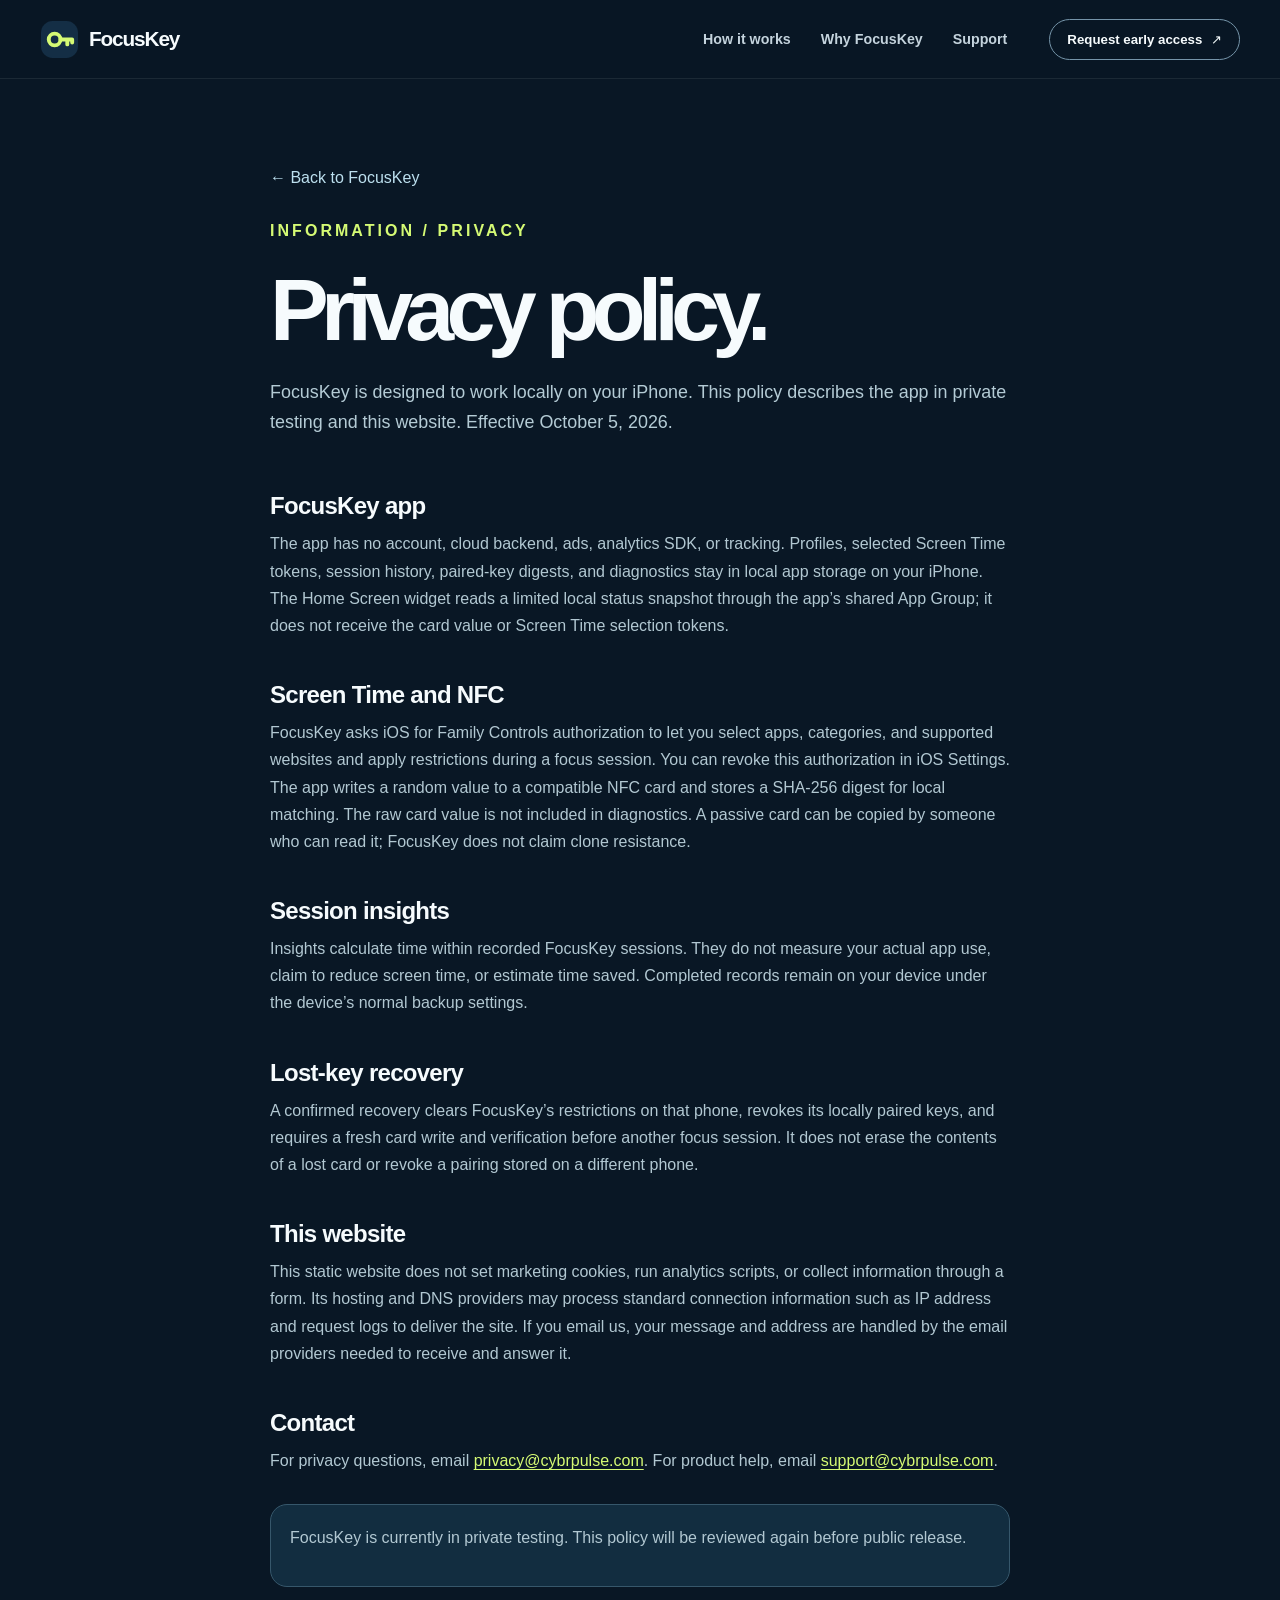
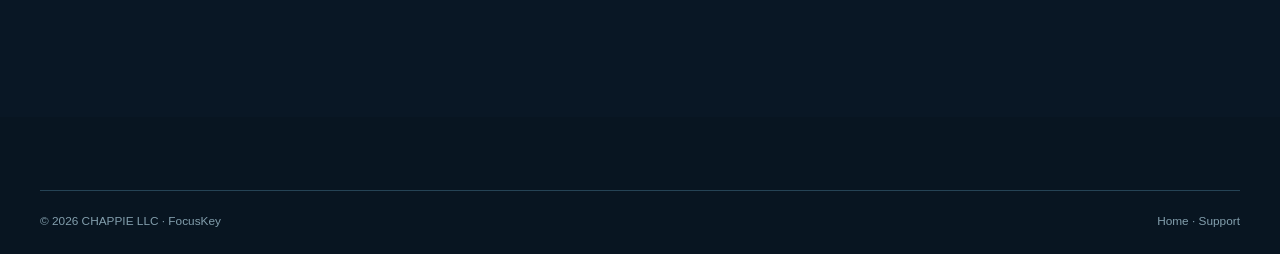
==== privacy.html @ 5d729cf5 "Launch FocusKey public website" ====
<!doctype html>
<html lang="en"><head><meta charset="utf-8"><meta name="viewport" content="width=device-width, initial-scale=1"><meta name="theme-color" content="#091725"><meta name="description" content="How FocusKey handles app data and website visits."><link rel="icon" href="favicon.svg" type="image/svg+xml"><link rel="stylesheet" href="styles.css"><title>Privacy · FocusKey</title></head>
<body class="legal-body"><a class="skip-link" href="#main">Skip to content</a><header class="site-header"><div class="shell nav-row"><a class="brand" href="./"><svg class="brand-icon" viewBox="0 0 40 40" fill="none" aria-hidden="true"><rect x="1" y="1" width="38" height="38" rx="12" fill="#142e45"/><circle cx="15" cy="20" r="6" stroke="#d5fa74" stroke-width="4"/><path d="M21 20h12m-5 0v5m5-5v3" stroke="#d5fa74" stroke-width="4" stroke-linecap="round"/></svg><span>FocusKey</span></a><nav class="main-nav" aria-label="Main navigation"><a href="./#how-it-works">How it works</a><a href="./#why-focuskey">Why FocusKey</a><a href="support.html">Support</a></nav><a class="nav-cta" href="mailto:support@cybrpulse.com?subject=FocusKey%20early%20access">Request early access <span aria-hidden="true">↗</span></a></div></header>
<main id="main" class="legal-wrap"><a class="back-link" href="./">← Back to FocusKey</a><p class="kicker">INFORMATION / PRIVACY</p><h1>Privacy policy.</h1><p class="legal-intro">FocusKey is designed to work locally on your iPhone. This policy describes the app in private testing and this website. Effective October 5, 2026.</p>
<h2>FocusKey app</h2><p>The app has no account, cloud backend, ads, analytics SDK, or tracking. Profiles, selected Screen Time tokens, session history, paired-key digests, and diagnostics stay in local app storage on your iPhone. The Home Screen widget reads a limited local status snapshot through the app’s shared App Group; it does not receive the card value or Screen Time selection tokens.</p>
<h2>Screen Time and NFC</h2><p>FocusKey asks iOS for Family Controls authorization to let you select apps, categories, and supported websites and apply restrictions during a focus session. You can revoke this authorization in iOS Settings. The app writes a random value to a compatible NFC card and stores a SHA-256 digest for local matching. The raw card value is not included in diagnostics. A passive card can be copied by someone who can read it; FocusKey does not claim clone resistance.</p>
<h2>Session insights</h2><p>Insights calculate time within recorded FocusKey sessions. They do not measure your actual app use, claim to reduce screen time, or estimate time saved. Completed records remain on your device under the device’s normal backup settings.</p>
<h2>Lost-key recovery</h2><p>A confirmed recovery clears FocusKey’s restrictions on that phone, revokes its locally paired keys, and requires a fresh card write and verification before another focus session. It does not erase the contents of a lost card or revoke a pairing stored on a different phone.</p>
<h2>This website</h2><p>This static website does not set marketing cookies, run analytics scripts, or collect information through a form. Its hosting and DNS providers may process standard connection information such as IP address and request logs to deliver the site. If you email us, your message and address are handled by the email providers needed to receive and answer it.</p>
<h2>Contact</h2><p>For privacy questions, email <a href="mailto:privacy@cybrpulse.com?subject=FocusKey%20privacy">privacy@cybrpulse.com</a>. For product help, email <a href="mailto:support@cybrpulse.com?subject=FocusKey%20support">support@cybrpulse.com</a>.</p>
<div class="legal-note"><p>FocusKey is currently in private testing. This policy will be reviewed again before public release.</p></div></main>
<footer class="site-footer"><div class="shell footer-bottom"><span>© 2026 CHAPPIE LLC · FocusKey</span><span><a href="./">Home</a> · <a href="support.html">Support</a></span></div></footer></body></html>
---- styles.css ----
:root {
  color-scheme:dark;
  --navy:#091725;
  --navy-2:#102c40;
  --navy-3:#17374e;
  --ink:#112a3a;
  --lime:#d5fa74;
  --blue:#5ba7ff;
  --cream:#f5f8f5;
  --muted:#a8bfcb;
  --line:rgba(197,224,231,.17);
  font-family:-apple-system,BlinkMacSystemFont,"Segoe UI",Inter,Arial,sans-serif;
  font-synthesis:none
}
* {
  box-sizing:border-box
}
html {
  scroll-behavior:smooth
}
body {
  margin:0;
  background:var(--navy);
  color:#f6fbfd;
  -webkit-font-smoothing:antialiased
}
a {
  color:inherit;
  text-decoration:none
}
button,a,summary {
  touch-action:manipulation
}
a:focus-visible,summary:focus-visible {
  outline:3px solid var(--lime);
  outline-offset:5px
}
::selection {
  background:var(--lime);
  color:var(--navy)
}
.shell {
  width:min(1200px,calc(100% - 64px));
  margin-inline:auto
}
.skip-link {
  position:absolute;
  left:16px;
  top:-80px;
  background:var(--lime);
  color:var(--navy);
  padding:12px 18px;
  z-index:100
}
.skip-link:focus {
  top:16px
}
.site-header {
  position:sticky;
  top:0;
  z-index:20;
  border-bottom:1px solid rgba(255,255,255,.08);
  background:rgba(9,23,37,.83);
  backdrop-filter:blur(18px);
  -webkit-backdrop-filter:blur(18px)
}
.nav-row {
  height:78px;
  display:flex;
  align-items:center;
  gap:32px
}
.brand {
  display:inline-flex;
  align-items:center;
  gap:10px;
  font-size:1.3rem;
  font-weight:760;
  letter-spacing:-.055em;
  white-space:nowrap
}
.brand-icon {
  width:39px;
  height:39px;
  flex:none
}
.main-nav {
  display:flex;
  align-items:center;
  gap:30px;
  margin-left:auto;
  color:#c4d3dd;
  font-size:.89rem;
  font-weight:550
}
.main-nav a:hover,.footer-links a:hover {
  color:var(--lime)
}
.nav-cta {
  margin-left:10px;
  border:1px solid #7594a9;
  border-radius:100px;
  padding:12px 17px;
  font-size:.83rem;
  font-weight:730;
  white-space:nowrap;
  transition:.2s
}
.nav-cta:hover {
  background:var(--lime);
  border-color:var(--lime);
  color:var(--navy)
}
.nav-cta span {
  margin-left:5px
}
.hero {
  min-height:760px;
  display:grid;
  grid-template-columns:1.04fr .96fr;
  align-items:center;
  gap:34px;
  padding-block:92px 92px
}
.hero-copy {
  position:relative;
  z-index:2
}
.eyebrow,.kicker {
  font-size:.75rem;
  letter-spacing:.19em;
  font-weight:800
}
.eyebrow {
  display:inline-flex;
  align-items:center;
  gap:10px;
  padding:9px 14px;
  border:1px solid #2f5265;
  border-radius:100px;
  color:#d5e5ea;
  letter-spacing:.08em;
  font-weight:680
}
.live-dot {
  display:inline-block;
  width:8px;
  height:8px;
  background:var(--lime);
  border-radius:50%;
  box-shadow:0 0 0 5px rgba(213,250,116,.14)
}
h1,h2,h3,p,blockquote {
  margin-top:0
}
h1 {
  font-size:clamp(4.2rem,5.4vw,5.4rem);
  line-height:.99;
  letter-spacing:-.088em;
  font-weight:790;
  margin:31px 0 31px
}
h1 em,.difference-intro h2 em,.insight-copy h2 em,.closing-grid h2 em {
  font-style:normal;
  color:var(--lime)
}
.hero-lede {
  font-size:1.19rem;
  line-height:1.65;
  color:#bed0db;
  max-width:560px;
  margin-bottom:29px
}
.hero-actions {
  display:flex;
  align-items:center;
  gap:30px;
  flex-wrap:wrap
}
.button {
  display:inline-flex;
  align-items:center;
  justify-content:center;
  gap:28px;
  border-radius:100px;
  padding:17px 23px;
  font-weight:770;
  font-size:.94rem;
  transition:transform .2s,background .2s,box-shadow .2s;
  min-height:55px
}
.button:hover {
  transform:translateY(-3px)
}
.button-primary {
  background:var(--lime);
  color:var(--navy);
  box-shadow:0 12px 38px rgba(213,250,116,.14)
}
.button-primary:hover {
  background:#e5ff9d;
  box-shadow:0 16px 48px rgba(213,250,116,.2)
}
.text-link,.light-link {
  font-size:.94rem;
  font-weight:720;
  border-bottom:1px solid currentColor;
  padding-bottom:5px
}
.text-link:hover {
  color:var(--lime)
}
.text-link span,.light-link span {
  margin-left:8px
}
.hero-proof {
  margin-top:38px;
  padding-top:18px;
  border-top:1px solid var(--line);
  display:flex;
  gap:16px;
  flex-wrap:wrap;
  color:#9db8c7;
  font-size:.78rem
}
.hero-proof span:not(:last-child):after {
  content:"•";
  margin-left:16px;
  color:var(--lime)
}
.hero-art {
  height:632px;
  position:relative;
  display:grid;
  place-items:center;
  isolation:isolate;
  background:radial-gradient(circle at 53% 52%,rgba(28,100,139,.35),transparent 62%)
}
.hero-art:before {
  content:"";
  position:absolute;
  inset:7% 2%;
  background-image:linear-gradient(rgba(93,157,186,.1) 1px,transparent 1px),linear-gradient(90deg,rgba(93,157,186,.1) 1px,transparent 1px);
  background-size:42px 42px;
  mask-image:radial-gradient(circle,black,transparent 74%);
  z-index:-2
}
.orbit {
  position:absolute;
  border:1px solid rgba(91,167,255,.22);
  border-radius:50%;
  z-index:-1
}
.orbit-one {
  width:580px;
  height:580px
}
.orbit-two {
  width:460px;
  height:460px;
  border-style:dashed;
  transform:rotate(28deg)
}
.phone-frame {
  width:286px;
  height:573px;
  border:8px solid #06111c;
  border-radius:42px;
  box-shadow:0 30px 75px rgba(0,0,0,.55),inset 0 0 0 2px #6186a2;
  transform:rotate(6deg) translate(32px,-7px);
  background:#06111c;
  position:relative
}
.phone-frame:before {
  content:"";
  position:absolute;
  top:8px;
  left:88px;
  width:94px;
  height:19px;
  border-radius:0 0 16px 16px;
  background:#06111c;
  z-index:2
}
.phone-screen {
  height:100%;
  border-radius:33px;
  overflow:hidden;
  background:linear-gradient(155deg,#0e2c43,#071b2a 58%,#0a2030);
  padding:25px 18px 15px;
  display:flex;
  flex-direction:column
}
.phone-status {
  display:flex;
  justify-content:space-between;
  font-size:.67rem;
  font-weight:750;
  opacity:.8
}
.phone-head {
  margin-top:41px;
  display:flex;
  align-items:center;
  gap:8px;
  font-size:.65rem;
  font-weight:800;
  letter-spacing:.19em;
  color:#cae2ee
}
.phone-logo {
  color:var(--lime);
  font-size:1.15rem
}
.phone-greeting {
  font-size:1.85rem;
  line-height:1.06;
  letter-spacing:-.055em;
  margin:21px 0 24px;
  color:#b7d0dd
}
.phone-greeting strong {
  color:#fff
}
.session-card {
  padding:17px 16px;
  border:1px solid #44728c;
  border-radius:22px;
  background:linear-gradient(145deg,#1b4964,#12364e 65%,#143146);
  box-shadow:0 20px 32px rgba(0,0,0,.18)
}
.session-top,.session-footer {
  display:flex;
  justify-content:space-between;
  align-items:center
}
.session-label {
  color:var(--lime);
  font-size:.62rem;
  letter-spacing:.16em;
  font-weight:850
}
.session-spark {
  color:var(--lime);
  font-size:1.1rem
}
.session-time {
  font-variant-numeric:tabular-nums;
  font-size:2.45rem;
  letter-spacing:-.05em;
  font-weight:720;
  margin:17px 0 3px
}
.session-sub,.session-footer {
  font-size:.65rem;
  color:#c7dce4
}
.session-track {
  height:5px;
  background:#406980;
  border-radius:5px;
  margin:19px 0 13px
}
.session-track span {
  display:block;
  width:65%;
  height:100%;
  background:var(--lime);
  border-radius:5px
}
.session-footer span:last-child {
  font-size:1.1rem;
  color:var(--lime)
}
.phone-note {
  display:flex;
  align-items:center;
  gap:8px;
  margin-top:22px;
  font-size:.66rem;
  color:#bdd2dd
}
.note-dot {
  width:7px;
  height:7px;
  border-radius:50%;
  background:var(--blue)
}
.phone-tab {
  margin-top:auto;
  border-top:1px solid #38576c;
  display:flex;
  justify-content:space-around;
  padding-top:13px;
  color:#8baabb;
  font-size:1.15rem
}
.phone-tab span:first-child {
  color:var(--lime)
}
.phone-tab small {
  display:block;
  font-size:.5rem;
  letter-spacing:.02em;
  text-align:center;
  margin-top:2px
}
.key-card {
  width:179px;
  height:179px;
  position:absolute;
  left:2%;
  bottom:57px;
  border:1px solid #47738d;
  border-radius:25px;
  background:linear-gradient(135deg,#10324d,#071827);
  box-shadow:0 30px 50px rgba(0,0,0,.5),inset 0 1px 0 rgba(255,255,255,.12);
  transform:rotate(-12deg);
  padding:17px
}
.key-card-top {
  display:flex;
  justify-content:space-between;
  font-size:.62rem;
  letter-spacing:.14em;
  color:#b3d4e7;
  font-weight:750
}
.key-card svg {
  display:block;
  width:110px;
  height:110px;
  margin:3px auto -3px
}
.key-card-label {
  font-size:.54rem;
  letter-spacing:.14em;
  color:#97bbcf;
  font-weight:800
}
.art-caption {
  position:absolute;
  right:10px;
  bottom:19px;
  color:#7f9db0;
  font-size:.69rem
}
.marquee-band {
  border-top:1px solid #25465b;
  border-bottom:1px solid #25465b;
  background:#10283b
}
.marquee-inner {
  min-height:71px;
  display:flex;
  align-items:center;
  justify-content:space-between;
  gap:15px;
  font-size:.68rem;
  font-weight:780;
  letter-spacing:.15em;
  color:#c9d9e1
}
.marquee-inner b {
  color:var(--lime);
  font-size:1rem
}
.section {
  padding-block:126px
}
.kicker {
  color:#79bee8;
  margin-bottom:22px
}
.section-heading {
  display:grid;
  grid-template-columns:1fr 330px;
  align-items:end;
  column-gap:80px;
  margin-bottom:55px
}
.section-heading .kicker {
  grid-column:1/-1
}
.section-heading h2,.difference-intro h2,.insight-copy h2,.faq-intro h2,.closing-grid h2 {
  font-size:clamp(3.1rem,5vw,5.3rem);
  letter-spacing:-.075em;
  line-height:1.03;
  font-weight:770;
  margin:0
}
.section-heading h2 span,.faq-intro h2 span {
  color:#9bb7c7
}
.section-heading>p:last-child {
  color:#a9c0ce;
  font-size:1.03rem;
  line-height:1.65;
  margin:0 0 5px
}
.steps-grid {
  display:grid;
  grid-template-columns:repeat(3,1fr);
  gap:17px
}
.step-card {
  border:1px solid #2c4b5e;
  border-radius:27px;
  padding:23px;
  background:linear-gradient(150deg,#16364d,#112a3e);
  min-height:465px
}
.step-number {
  display:flex;
  justify-content:space-between;
  font-size:.7rem;
  font-weight:850;
  color:var(--lime);
  letter-spacing:.12em
}
.step-number span {
  font-size:1.3rem
}
.step-visual {
  height:189px;
  margin:25px 0 29px;
  border-radius:19px;
  overflow:hidden;
  background:#0b2233
}
.visual-select {
  padding:27px 19px
}
.mini-row {
  display:flex;
  align-items:center;
  gap:11px;
  padding:9px 10px;
  margin-bottom:8px;
  border-radius:9px;
  background:#193a51;
  color:#d6e8ee;
  font-size:.72rem;
  font-weight:650
}
.mini-row:first-child {
  outline:1px solid #6eb1de
}
.mini-row span:nth-child(2) {
  flex:1
}
.mini-square {
  width:22px;
  height:22px;
  border-radius:6px
}
.mini-square.blue {
  background:#347fd8
}
.mini-square.lime {
  background:#aad955
}
.mini-square.muted {
  background:#567188
}
.mini-check {
  color:var(--lime)
}
.visual-card {
  display:grid;
  place-items:center;
  position:relative;
  background:radial-gradient(circle,#234a5e,#0b2233 70%)
}
.tap-card {
  width:142px;
  height:112px;
  border:1px solid #6f9db7;
  border-radius:16px;
  background:linear-gradient(130deg,#173c56,#092236);
  transform:rotate(-12deg);
  box-shadow:0 17px 25px rgba(0,0,0,.28);
  display:flex;
  align-items:center;
  justify-content:center;
  flex-direction:column;
  gap:4px;
  color:var(--lime)
}
.tap-rings {
  font-size:2rem;
  font-weight:760
}
.tap-card span:last-child {
  font-size:.55rem;
  letter-spacing:.2em;
  font-weight:850
}
.tap-wave {
  width:210px;
  height:210px;
  border:1px solid #3d738d;
  border-radius:50%;
  position:absolute;
  z-index:-1
}
.visual-chart {
  padding:25px 22px
}
.chart-head,.panel-top {
  display:flex;
  justify-content:space-between;
  font-size:.57rem;
  letter-spacing:.14em;
  font-weight:800;
  color:#9bbccf
}
.tiny-bars {
  height:96px;
  display:flex;
  align-items:end;
  gap:8px;
  margin-top:14px
}
.tiny-bars i {
  flex:1;
  height:var(--h);
  background:linear-gradient(var(--lime),#8ccca0);
  border-radius:5px 5px 0 0
}
.tiny-bars i:nth-child(even) {
  background:linear-gradient(#83bffe,#3f83c8)
}
.chart-caption {
  font-size:.57rem;
  color:#8daabb;
  margin-top:10px
}
.step-card h3 {
  font-size:1.39rem;
  letter-spacing:-.035em;
  margin:0 0 9px
}
.step-card>p {
  font-size:.9rem;
  line-height:1.65;
  color:#aec4cf;
  margin:0
}
.difference-section {
  background:var(--cream);
  color:var(--ink);
  padding-block:126px
}
.difference-grid {
  display:grid;
  grid-template-columns:.92fr 1.08fr;
  gap:100px
}
.difference-intro .kicker {
  color:#2e719e
}
.difference-intro h2 em {
  color:#3b7e35
}
.difference-intro>p:not(.kicker) {
  font-size:1.1rem;
  color:#496778;
  line-height:1.67;
  max-width:450px;
  margin-top:25px
}
.light-link {
  display:inline-block;
  margin-top:14px;
  color:#1b5578
}
.difference-list {
  border-top:1px solid #bed1d9
}
.difference-list article {
  display:grid;
  grid-template-columns:54px 1fr 25px;
  gap:18px;
  padding:27px 0;
  border-bottom:1px solid #bed1d9
}
.feature-icon {
  width:48px;
  height:48px;
  border-radius:15px;
  background:#dcebf2;
  display:grid;
  place-items:center;
  color:#1a6ba5;
  font-size:1.7rem
}
.difference-list h3 {
  font-size:1.17rem;
  letter-spacing:-.03em;
  margin:0 0 6px
}
.difference-list p {
  margin:0;
  color:#597383;
  line-height:1.55;
  font-size:.92rem
}
.feature-index {
  font-size:.7rem;
  font-weight:800;
  color:#7494a4
}
.insight-section {
  display:grid;
  grid-template-columns:.85fr 1.15fr;
  align-items:center;
  gap:100px
}
.insight-copy h2 em {
  color:var(--lime)
}
.insight-copy>p:not(.kicker) {
  font-size:1.1rem;
  line-height:1.65;
  color:#afc5d0;
  margin:28px 0
}
.insight-tags {
  display:flex;
  flex-wrap:wrap;
  gap:9px
}
.insight-tags span {
  padding:9px 12px;
  border:1px solid #3d6276;
  border-radius:100px;
  color:#c7dbe2;
  font-size:.73rem;
  font-weight:620
}
.insight-panel {
  border:1px solid #44677b;
  border-radius:30px;
  padding:35px;
  background:linear-gradient(145deg,#1c435b,#112c40);
  box-shadow:0 25px 65px rgba(0,0,0,.2)
}
.panel-top {
  font-size:.65rem
}
.panel-top span:last-child {
  color:var(--lime)
}
.panel-metric {
  font-size:5.2rem;
  font-weight:750;
  letter-spacing:-.085em;
  margin-top:25px;
  line-height:1
}
.panel-metric span {
  color:var(--lime)
}
.panel-caption {
  font-size:.86rem;
  color:#a9c3d0;
  margin-top:7px
}
.large-bars {
  height:190px;
  display:flex;
  align-items:end;
  gap:19px;
  margin:27px 0 0;
  padding-bottom:25px;
  border-bottom:1px solid #45677a
}
.large-bars div {
  height:100%;
  flex:1;
  display:flex;
  flex-direction:column;
  justify-content:end;
  align-items:center;
  gap:12px
}
.large-bars i {
  display:block;
  width:100%;
  height:var(--h);
  border-radius:7px 7px 0 0;
  background:linear-gradient(180deg,#d5fa74,#7fbba4)
}
.large-bars div:nth-child(even) i {
  background:linear-gradient(180deg,#83bfff,#3b7bb0)
}
.large-bars small {
  font-size:.67rem;
  color:#bad0d8
}
.panel-bottom {
  display:flex;
  justify-content:space-between;
  color:#b3c9d3;
  font-size:.73rem;
  margin-top:17px
}
.panel-bottom span:last-child {
  color:var(--lime);
  font-size:1rem
}
.quote-section {
  padding-block:115px;
  text-align:center;
  background:#102a3d;
  border-block:1px solid #28485c
}
.quote-section blockquote {
  font-size:clamp(2.2rem,4vw,4.5rem);
  line-height:1.17;
  letter-spacing:-.06em;
  font-weight:660;
  max-width:950px;
  margin:0 auto 20px
}
.quote-section .kicker {
  color:var(--lime)
}
.quote-note {
  color:#a9c3ce
}
.faq-section {
  display:grid;
  grid-template-columns:.83fr 1.17fr;
  gap:95px
}
.faq-list {
  border-top:1px solid #365264
}
.faq-list details {
  border-bottom:1px solid #365264;
  padding:21px 0
}
.faq-list summary {
  cursor:pointer;
  list-style:none;
  font-weight:670;
  letter-spacing:-.01em;
  display:flex;
  justify-content:space-between;
  gap:12px;
  font-size:1.02rem
}
.faq-list summary::-webkit-details-marker {
  display:none
}
.faq-list summary span {
  color:var(--lime);
  font-size:1.4rem;
  font-weight:400;
  line-height:.8;
  transition:transform .2s
}
.faq-list details[open] summary span {
  transform:rotate(45deg)
}
.faq-list p {
  margin:17px 45px 0 0;
  color:#acc4d0;
  line-height:1.65;
  font-size:.93rem
}
.closing-section {
  background:var(--lime);
  color:var(--ink);
  overflow:hidden
}
.closing-grid {
  min-height:500px;
  display:grid;
  grid-template-columns:1fr .7fr;
  align-items:center;
  gap:40px
}
.closing-grid .kicker {
  color:#356d35
}
.closing-grid h2 em {
  color:#3b7944
}
.closing-grid p:not(.kicker) {
  font-size:1.08rem;
  line-height:1.6;
  max-width:420px;
  margin:22px 0
}
.button-dark {
  background:var(--ink);
  color:white;
  margin-top:8px
}
.button-dark:hover {
  background:#28495a
}
.availability {
  display:block;
  margin-top:18px;
  font-size:.74rem;
  color:#416648;
  font-weight:700
}
.closing-mark {
  width:490px;
  height:490px;
  border:1px solid rgba(16,51,49,.24);
  border-radius:50%;
  display:grid;
  place-items:center;
  transform:translate(25%,10%);
  box-shadow:0 0 0 62px rgba(9,45,43,.06),0 0 0 124px rgba(9,45,43,.045)
}
.closing-mark svg {
  width:290px;
  max-width:80%
}
.site-footer {
  background:#081521;
  padding:73px 0 26px
}
.footer-grid {
  display:flex;
  justify-content:space-between;
  gap:50px;
  padding-bottom:65px
}
.footer-grid>div:first-child p {
  color:#9eb8c6;
  font-size:.91rem;
  line-height:1.6;
  margin:17px 0 0
}
.footer-links {
  display:flex;
  gap:100px
}
.footer-links>div {
  display:flex;
  flex-direction:column;
  gap:11px
}
.footer-links strong {
  font-size:.71rem;
  letter-spacing:.14em;
  color:#e1edf0;
  margin-bottom:10px;
  text-transform:uppercase
}
.footer-links a {
  font-size:.89rem;
  color:#a9c0ca
}
.footer-bottom {
  display:flex;
  justify-content:space-between;
  border-top:1px solid #254355;
  padding-top:23px;
  color:#829eac;
  font-size:.74rem
}
.legal-body {
  background:var(--navy)
}
.legal-wrap {
  width:min(740px,calc(100% - 48px));
  margin:0 auto;
  padding:90px 0 130px
}
.legal-wrap .kicker {
  color:var(--lime)
}
.legal-wrap h1 {
  font-size:clamp(3rem,7vw,5.5rem);
  margin:0 0 25px
}
.legal-wrap .legal-intro {
  font-size:1.12rem;
  color:#b4cbd5;
  line-height:1.65;
  margin-bottom:55px
}
.legal-wrap h2 {
  font-size:1.5rem;
  letter-spacing:-.03em;
  margin:42px 0 10px
}
.legal-wrap p,.legal-wrap li {
  color:#b2c8d2;
  line-height:1.7;
  font-size:1rem
}
.legal-wrap ul {
  padding-left:20px
}
.legal-wrap a {
  color:var(--lime);
  text-decoration:underline;
  text-underline-offset:3px
}
.legal-wrap .back-link {
  display:inline-block;
  color:#bde0ef;
  text-decoration:none;
  margin-bottom:30px
}
.legal-wrap .back-link:hover {
  color:var(--lime)
}
.legal-note {
  border:1px solid #36576b;
  border-radius:17px;
  padding:19px;
  background:#122d40;
  margin-top:30px
}
@media(max-width:1000px) {
  .main-nav {
    gap:16px
  }
  .hero {
    grid-template-columns:1fr .9fr
  }
  .hero h1 {
    font-size:clamp(3.8rem,5.6vw,5rem)
  }
  .key-card {
    left:-5%
  }
  .difference-grid,.insight-section {
    gap:55px
  }
  .faq-section {
    gap:48px
  }
}
@media(max-width:780px) {
  .shell {
    width:min(100% - 40px,620px)
  }
  .nav-row {
    height:68px
  }
  .main-nav {
    display:none
  }
  .nav-cta {
    margin-left:auto;
    font-size:.77rem;
    padding:10px 12px
  }
  .hero {
    grid-template-columns:1fr;
    padding-block:67px 60px;
    gap:10px
  }
  .hero-copy {
    text-align:left
  }
  .hero h1 {
    font-size:clamp(3.9rem,12vw,6rem)
  }
  .hero-art {
    height:550px
  }
  .phone-frame {
    transform:rotate(6deg) translate(20px,-5px) scale(.88)
  }
  .key-card {
    left:5%;
    bottom:55px;
    transform:rotate(-12deg) scale(.88)
  }
  .orbit-one {
    width:510px;
    height:510px
  }
  .orbit-two {
    width:380px;
    height:380px
  }
  .marquee-inner {
    flex-wrap:wrap;
    justify-content:center;
    padding-block:20px;
    min-height:auto
  }
  .marquee-inner span {
    font-size:.58rem
  }
  .section,.difference-section {
    padding-block:88px
  }
  .section-heading,.difference-grid,.insight-section,.faq-section {
    grid-template-columns:1fr;
    gap:30px
  }
  .section-heading {
    margin-bottom:38px
  }
  .section-heading .kicker {
    grid-column:auto
  }
  .section-heading>p:last-child {
    max-width:550px
  }
  .steps-grid {
    grid-template-columns:1fr
  }
  .step-card {
    min-height:0
  }
  .step-visual {
    height:200px
  }
  .difference-intro {
    margin-bottom:8px
  }
  .insight-panel {
    max-width:610px
  }
  .faq-intro {
    margin-bottom:15px
  }
  .closing-grid {
    grid-template-columns:1fr;
    min-height:480px;
    padding-block:75px;
    position:relative
  }
  .closing-grid>div:first-child {
    position:relative;
    z-index:1
  }
  .closing-mark {
    position:absolute;
    right:-140px;
    bottom:-170px;
    opacity:.22
  }
  .footer-links {
    gap:50px
  }
}
@media(max-width:510px) {
  .shell {
    width:calc(100% - 36px)
  }
  .brand {
    font-size:1.12rem
  }
  .brand-icon {
    width:35px;
    height:35px
  }
  .nav-cta {
    font-size:0;
    width:43px;
    height:43px;
    display:grid;
    place-items:center;
    padding:0
  }
  .nav-cta span {
    font-size:1.1rem;
    margin:0
  }
  .hero {
    padding-top:51px
  }
  .eyebrow {
    font-size:.61rem
  }
  .hero h1 {
    font-size:clamp(3.3rem,13vw,4.5rem);
    margin:25px 0
  }
  .hero-lede {
    font-size:1.02rem
  }
  .hero-actions {
    gap:21px
  }
  .hero-proof {
    gap:9px;
    font-size:.68rem
  }
  .hero-proof span:not(:last-child):after {
    margin-left:9px
  }
  .hero-art {
    height:485px
  }
  .phone-frame {
    transform:rotate(6deg) translate(32px,-12px) scale(.74)
  }
  .key-card {
    left:-15px;
    bottom:48px;
    transform:rotate(-12deg) scale(.76)
  }
  .orbit-one {
    width:420px;
    height:420px
  }
  .orbit-two {
    width:330px;
    height:330px
  }
  .marquee-inner b:nth-of-type(2),.marquee-inner span:nth-of-type(3),.marquee-inner b:nth-of-type(3),.marquee-inner span:nth-of-type(4) {
    display:none
  }
  .section-heading h2,.difference-intro h2,.insight-copy h2,.faq-intro h2,.closing-grid h2 {
    font-size:clamp(2.8rem,12vw,4.2rem)
  }
  .difference-list article {
    grid-template-columns:43px 1fr;
    gap:12px
  }
  .feature-icon {
    width:39px;
    height:39px;
    font-size:1.3rem
  }
  .feature-index {
    display:none
  }
  .insight-panel {
    padding:23px
  }
  .panel-metric {
    font-size:4rem
  }
  .large-bars {
    gap:10px
  }
  .quote-section {
    padding-block:83px
  }
  .faq-list p {
    margin-right:5px
  }
  .footer-grid {
    flex-direction:column;
    gap:37px;
    padding-bottom:45px
  }
  .footer-links {
    justify-content:space-between;
    gap:20px
  }
  .footer-bottom {
    flex-direction:column;
    gap:8px
  }
}
@media(prefers-reduced-motion:reduce) {
  html {
    scroll-behavior:auto
  }
  .button,.nav-cta,.faq-list summary span {
    transition:none
  }
}
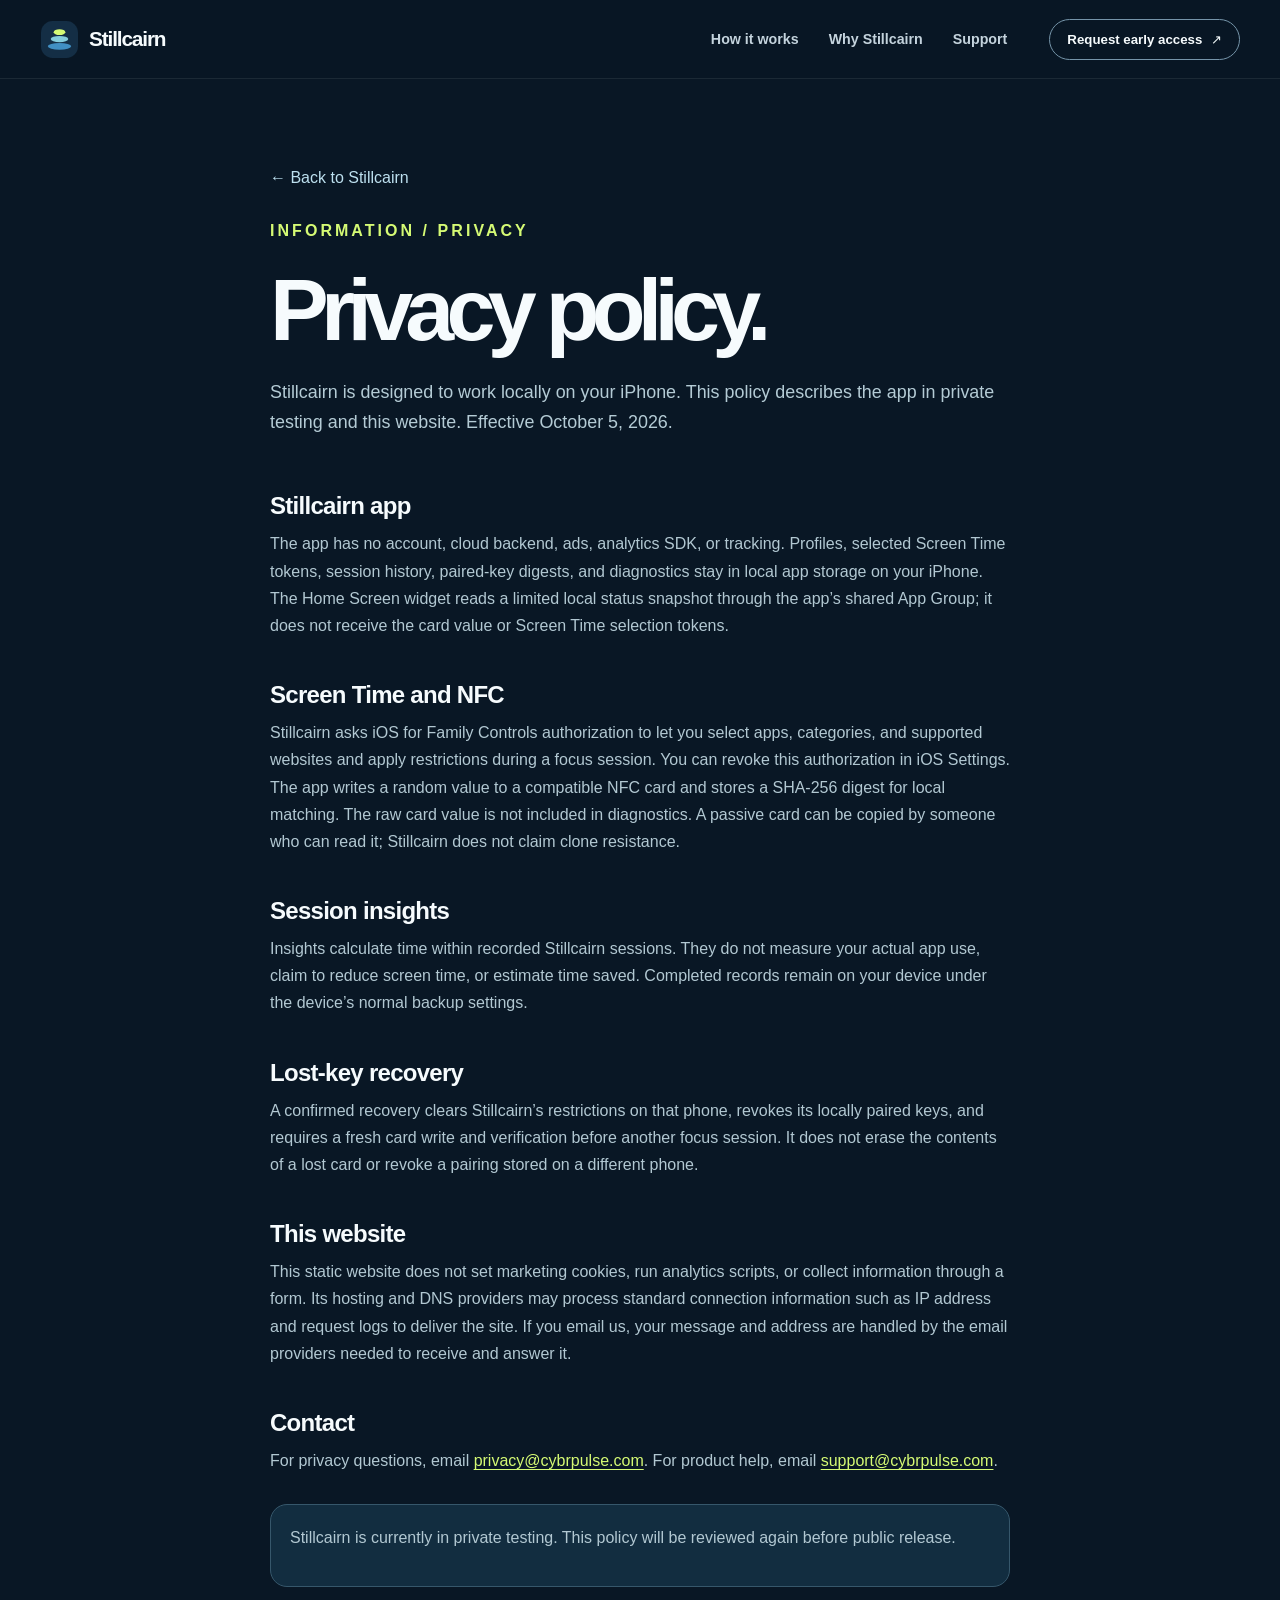
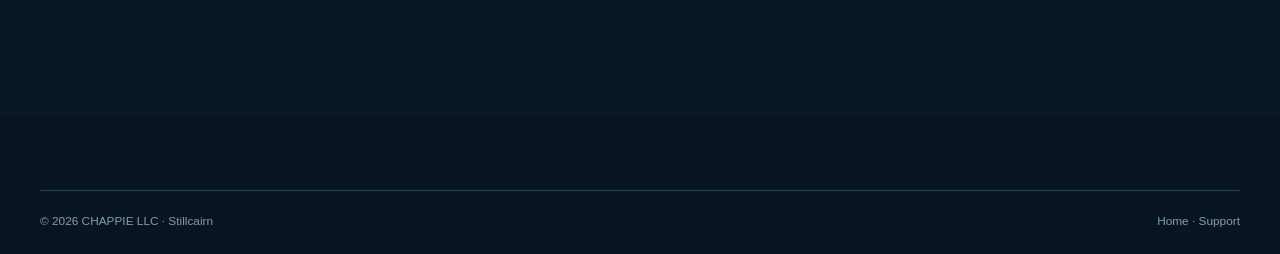
==== commit 565c81a2: "Rebrand public site as Stillcairn" ====
--- a/privacy.html
+++ b/privacy.html
@@ -1,12 +1,12 @@
 <!doctype html>
-<html lang="en"><head><meta charset="utf-8"><meta name="viewport" content="width=device-width, initial-scale=1"><meta name="theme-color" content="#091725"><meta name="description" content="How FocusKey handles app data and website visits."><link rel="icon" href="favicon.svg" type="image/svg+xml"><link rel="stylesheet" href="styles.css"><title>Privacy · FocusKey</title></head>
-<body class="legal-body"><a class="skip-link" href="#main">Skip to content</a><header class="site-header"><div class="shell nav-row"><a class="brand" href="./"><svg class="brand-icon" viewBox="0 0 40 40" fill="none" aria-hidden="true"><rect x="1" y="1" width="38" height="38" rx="12" fill="#142e45"/><circle cx="15" cy="20" r="6" stroke="#d5fa74" stroke-width="4"/><path d="M21 20h12m-5 0v5m5-5v3" stroke="#d5fa74" stroke-width="4" stroke-linecap="round"/></svg><span>FocusKey</span></a><nav class="main-nav" aria-label="Main navigation"><a href="./#how-it-works">How it works</a><a href="./#why-focuskey">Why FocusKey</a><a href="support.html">Support</a></nav><a class="nav-cta" href="mailto:support@cybrpulse.com?subject=FocusKey%20early%20access">Request early access <span aria-hidden="true">↗</span></a></div></header>
-<main id="main" class="legal-wrap"><a class="back-link" href="./">← Back to FocusKey</a><p class="kicker">INFORMATION / PRIVACY</p><h1>Privacy policy.</h1><p class="legal-intro">FocusKey is designed to work locally on your iPhone. This policy describes the app in private testing and this website. Effective October 5, 2026.</p>
-<h2>FocusKey app</h2><p>The app has no account, cloud backend, ads, analytics SDK, or tracking. Profiles, selected Screen Time tokens, session history, paired-key digests, and diagnostics stay in local app storage on your iPhone. The Home Screen widget reads a limited local status snapshot through the app’s shared App Group; it does not receive the card value or Screen Time selection tokens.</p>
-<h2>Screen Time and NFC</h2><p>FocusKey asks iOS for Family Controls authorization to let you select apps, categories, and supported websites and apply restrictions during a focus session. You can revoke this authorization in iOS Settings. The app writes a random value to a compatible NFC card and stores a SHA-256 digest for local matching. The raw card value is not included in diagnostics. A passive card can be copied by someone who can read it; FocusKey does not claim clone resistance.</p>
-<h2>Session insights</h2><p>Insights calculate time within recorded FocusKey sessions. They do not measure your actual app use, claim to reduce screen time, or estimate time saved. Completed records remain on your device under the device’s normal backup settings.</p>
-<h2>Lost-key recovery</h2><p>A confirmed recovery clears FocusKey’s restrictions on that phone, revokes its locally paired keys, and requires a fresh card write and verification before another focus session. It does not erase the contents of a lost card or revoke a pairing stored on a different phone.</p>
+<html lang="en"><head><meta charset="utf-8"><meta name="viewport" content="width=device-width, initial-scale=1"><meta name="theme-color" content="#091725"><meta name="description" content="How Stillcairn handles app data and website visits."><link rel="icon" href="favicon.svg" type="image/svg+xml"><link rel="stylesheet" href="styles.css"><title>Privacy · Stillcairn</title></head>
+<body class="legal-body"><a class="skip-link" href="#main">Skip to content</a><header class="site-header"><div class="shell nav-row"><a class="brand" href="./"><svg class="brand-icon" viewBox="0 0 40 40" fill="none" aria-hidden="true"><rect x="1" y="1" width="38" height="38" rx="12" fill="#142e45"/><ellipse cx="20" cy="27" rx="12" ry="3.5" fill="#418fc3"/><ellipse cx="20" cy="19.5" rx="9" ry="3.2" fill="#84ccdc"/><ellipse cx="20" cy="12.5" rx="6" ry="3" fill="#d5fa74"/></svg><span>Stillcairn</span></a><nav class="main-nav" aria-label="Main navigation"><a href="./#how-it-works">How it works</a><a href="./#why-stillcairn">Why Stillcairn</a><a href="support.html">Support</a></nav><a class="nav-cta" href="mailto:support@cybrpulse.com?subject=Stillcairn%20early%20access">Request early access <span aria-hidden="true">↗</span></a></div></header>
+<main id="main" class="legal-wrap"><a class="back-link" href="./">← Back to Stillcairn</a><p class="kicker">INFORMATION / PRIVACY</p><h1>Privacy policy.</h1><p class="legal-intro">Stillcairn is designed to work locally on your iPhone. This policy describes the app in private testing and this website. Effective October 5, 2026.</p>
+<h2>Stillcairn app</h2><p>The app has no account, cloud backend, ads, analytics SDK, or tracking. Profiles, selected Screen Time tokens, session history, paired-key digests, and diagnostics stay in local app storage on your iPhone. The Home Screen widget reads a limited local status snapshot through the app’s shared App Group; it does not receive the card value or Screen Time selection tokens.</p>
+<h2>Screen Time and NFC</h2><p>Stillcairn asks iOS for Family Controls authorization to let you select apps, categories, and supported websites and apply restrictions during a focus session. You can revoke this authorization in iOS Settings. The app writes a random value to a compatible NFC card and stores a SHA-256 digest for local matching. The raw card value is not included in diagnostics. A passive card can be copied by someone who can read it; Stillcairn does not claim clone resistance.</p>
+<h2>Session insights</h2><p>Insights calculate time within recorded Stillcairn sessions. They do not measure your actual app use, claim to reduce screen time, or estimate time saved. Completed records remain on your device under the device’s normal backup settings.</p>
+<h2>Lost-key recovery</h2><p>A confirmed recovery clears Stillcairn’s restrictions on that phone, revokes its locally paired keys, and requires a fresh card write and verification before another focus session. It does not erase the contents of a lost card or revoke a pairing stored on a different phone.</p>
 <h2>This website</h2><p>This static website does not set marketing cookies, run analytics scripts, or collect information through a form. Its hosting and DNS providers may process standard connection information such as IP address and request logs to deliver the site. If you email us, your message and address are handled by the email providers needed to receive and answer it.</p>
-<h2>Contact</h2><p>For privacy questions, email <a href="mailto:privacy@cybrpulse.com?subject=FocusKey%20privacy">privacy@cybrpulse.com</a>. For product help, email <a href="mailto:support@cybrpulse.com?subject=FocusKey%20support">support@cybrpulse.com</a>.</p>
-<div class="legal-note"><p>FocusKey is currently in private testing. This policy will be reviewed again before public release.</p></div></main>
-<footer class="site-footer"><div class="shell footer-bottom"><span>© 2026 CHAPPIE LLC · FocusKey</span><span><a href="./">Home</a> · <a href="support.html">Support</a></span></div></footer></body></html>
+<h2>Contact</h2><p>For privacy questions, email <a href="mailto:privacy@cybrpulse.com?subject=Stillcairn%20privacy">privacy@cybrpulse.com</a>. For product help, email <a href="mailto:support@cybrpulse.com?subject=Stillcairn%20support">support@cybrpulse.com</a>.</p>
+<div class="legal-note"><p>Stillcairn is currently in private testing. This policy will be reviewed again before public release.</p></div></main>
+<footer class="site-footer"><div class="shell footer-bottom"><span>© 2026 CHAPPIE LLC · Stillcairn</span><span><a href="./">Home</a> · <a href="support.html">Support</a></span></div></footer></body></html>
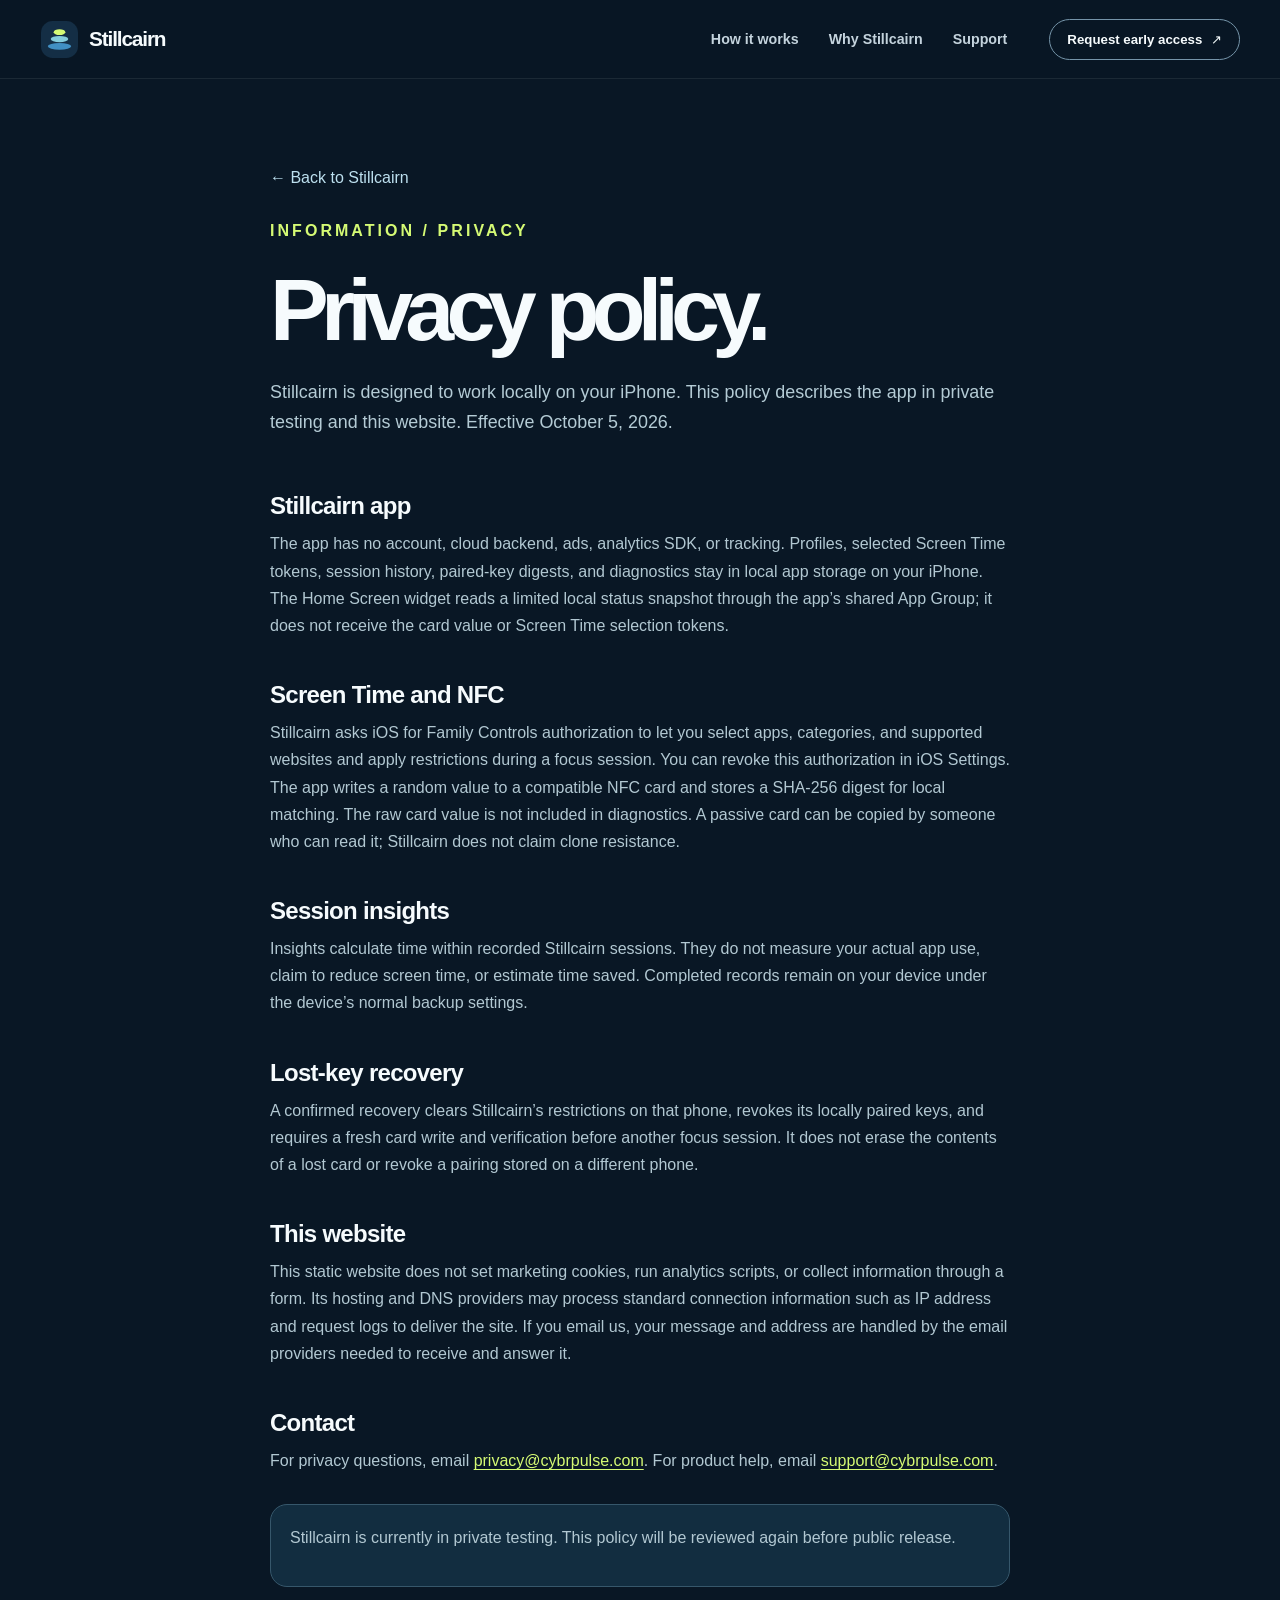
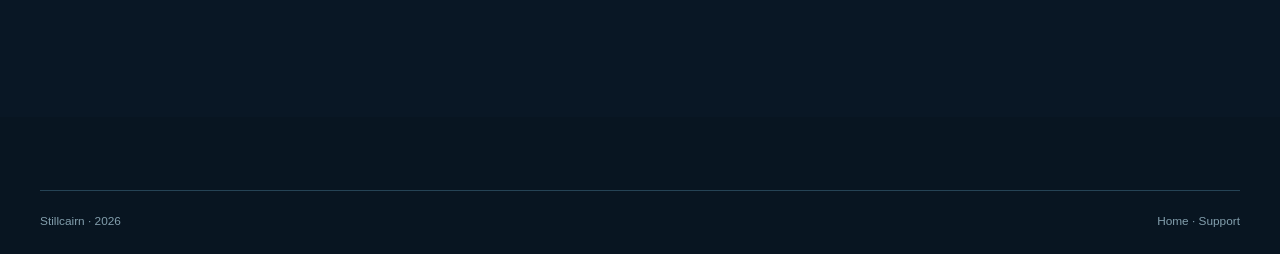
==== commit 1f01b7ef: "Remove company ownership claim from site footers" ====
--- a/privacy.html
+++ b/privacy.html
@@ -9,4 +9,4 @@
 <h2>This website</h2><p>This static website does not set marketing cookies, run analytics scripts, or collect information through a form. Its hosting and DNS providers may process standard connection information such as IP address and request logs to deliver the site. If you email us, your message and address are handled by the email providers needed to receive and answer it.</p>
 <h2>Contact</h2><p>For privacy questions, email <a href="mailto:privacy@cybrpulse.com?subject=Stillcairn%20privacy">privacy@cybrpulse.com</a>. For product help, email <a href="mailto:support@cybrpulse.com?subject=Stillcairn%20support">support@cybrpulse.com</a>.</p>
 <div class="legal-note"><p>Stillcairn is currently in private testing. This policy will be reviewed again before public release.</p></div></main>
-<footer class="site-footer"><div class="shell footer-bottom"><span>© 2026 CHAPPIE LLC · Stillcairn</span><span><a href="./">Home</a> · <a href="support.html">Support</a></span></div></footer></body></html>
+<footer class="site-footer"><div class="shell footer-bottom"><span>Stillcairn · 2026</span><span><a href="./">Home</a> · <a href="support.html">Support</a></span></div></footer></body></html>
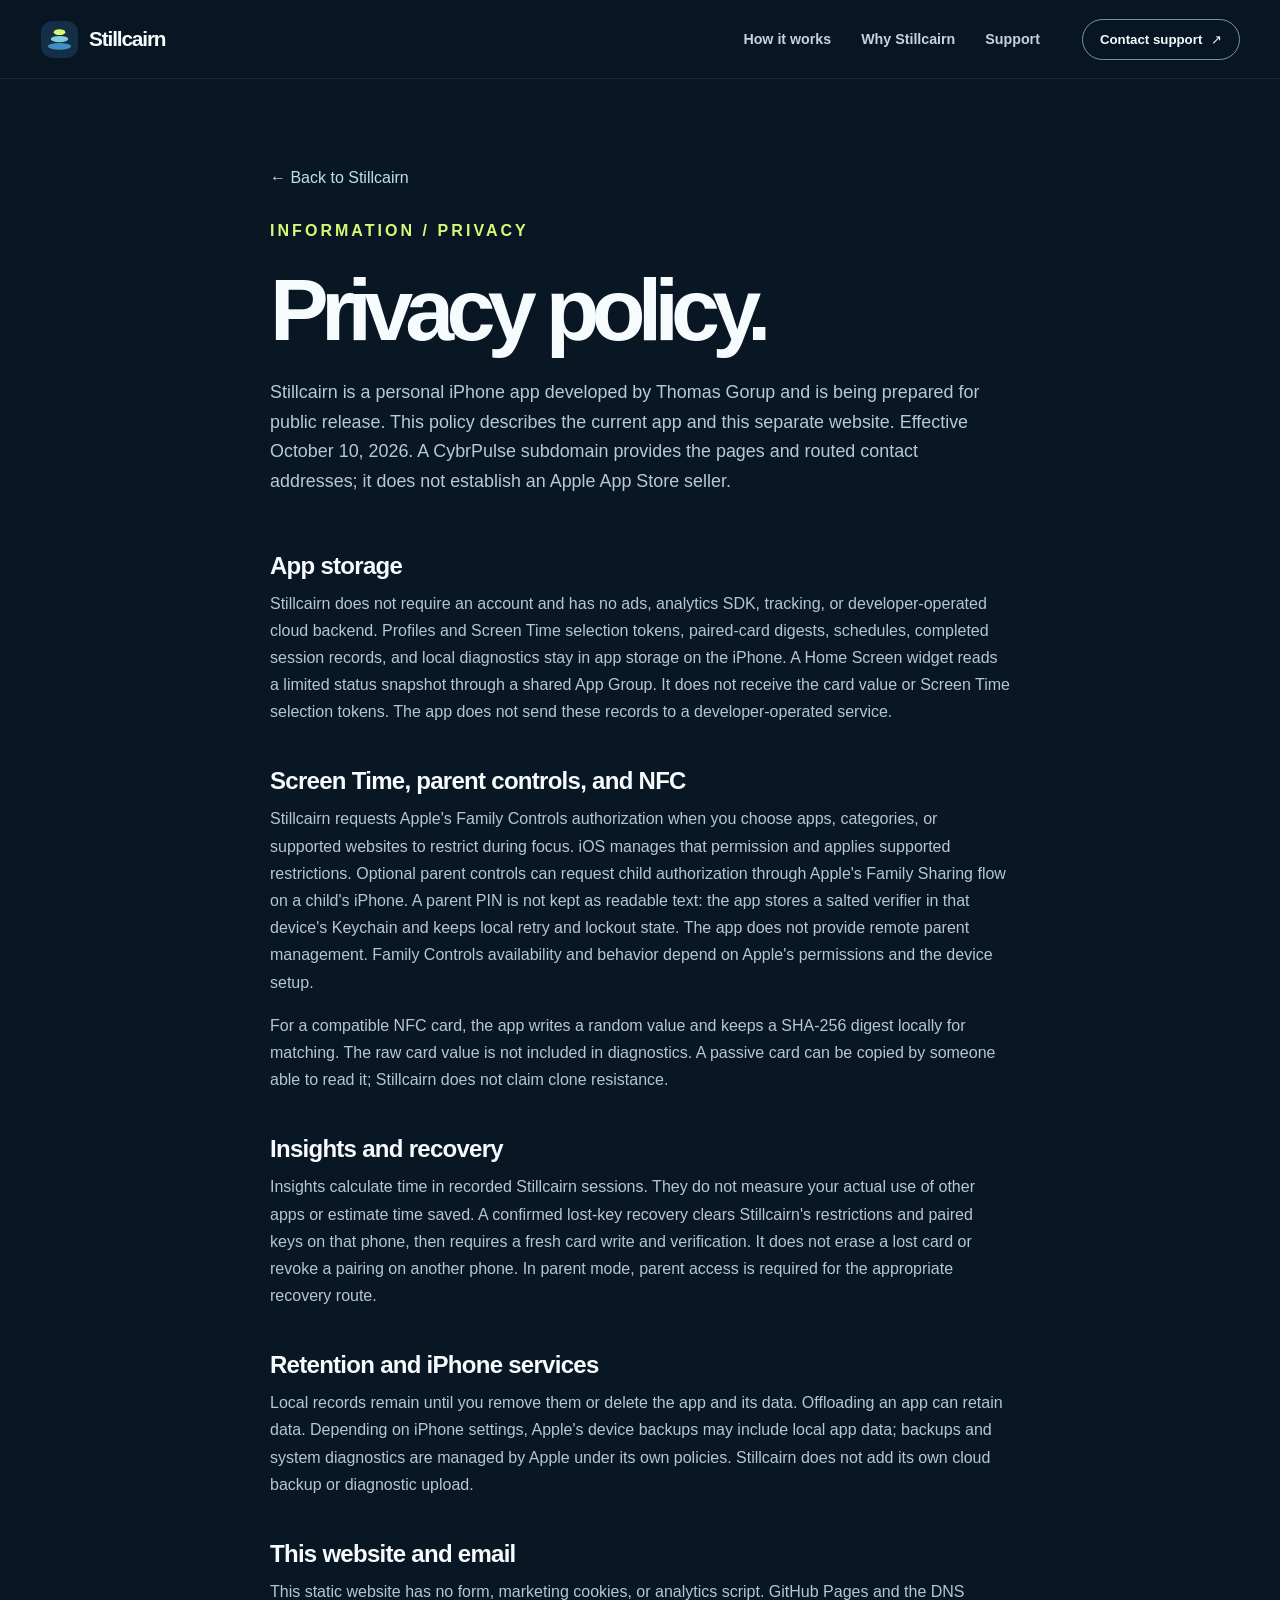
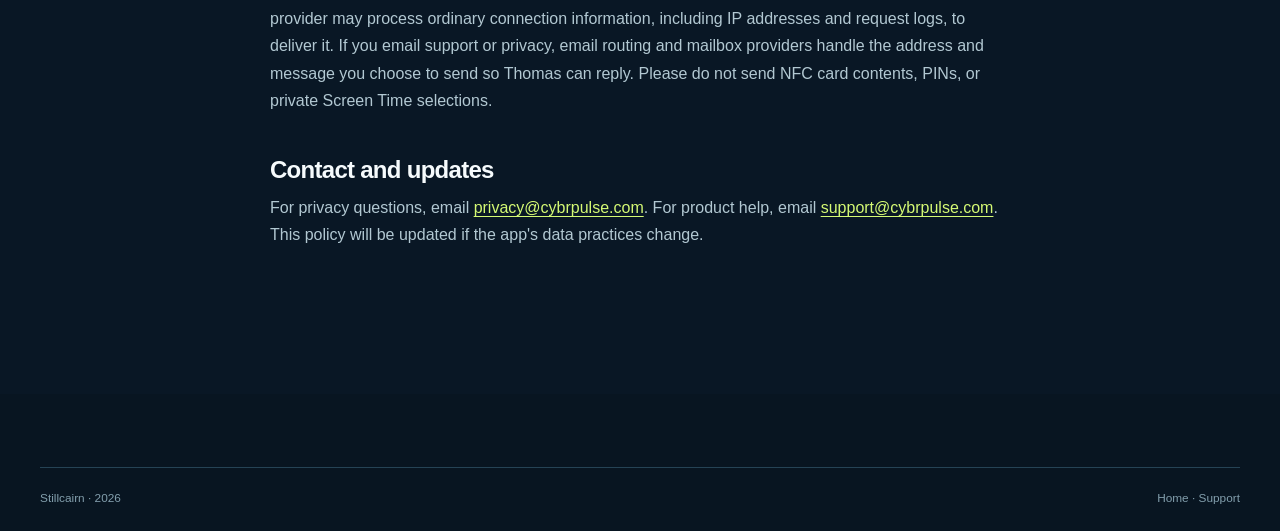
==== commit f358a12b: "Update Stillcairn privacy and support for release preparation" ====
--- a/privacy.html
+++ b/privacy.html
@@ -1,12 +1,48 @@
 <!doctype html>
-<html lang="en"><head><meta charset="utf-8"><meta name="viewport" content="width=device-width, initial-scale=1"><meta name="theme-color" content="#091725"><meta name="description" content="How Stillcairn handles app data and website visits."><link rel="icon" href="favicon.svg" type="image/svg+xml"><link rel="stylesheet" href="styles.css"><title>Privacy · Stillcairn</title></head>
-<body class="legal-body"><a class="skip-link" href="#main">Skip to content</a><header class="site-header"><div class="shell nav-row"><a class="brand" href="./"><svg class="brand-icon" viewBox="0 0 40 40" fill="none" aria-hidden="true"><rect x="1" y="1" width="38" height="38" rx="12" fill="#142e45"/><ellipse cx="20" cy="27" rx="12" ry="3.5" fill="#418fc3"/><ellipse cx="20" cy="19.5" rx="9" ry="3.2" fill="#84ccdc"/><ellipse cx="20" cy="12.5" rx="6" ry="3" fill="#d5fa74"/></svg><span>Stillcairn</span></a><nav class="main-nav" aria-label="Main navigation"><a href="./#how-it-works">How it works</a><a href="./#why-stillcairn">Why Stillcairn</a><a href="support.html">Support</a></nav><a class="nav-cta" href="mailto:support@cybrpulse.com?subject=Stillcairn%20early%20access">Request early access <span aria-hidden="true">↗</span></a></div></header>
-<main id="main" class="legal-wrap"><a class="back-link" href="./">← Back to Stillcairn</a><p class="kicker">INFORMATION / PRIVACY</p><h1>Privacy policy.</h1><p class="legal-intro">Stillcairn is designed to work locally on your iPhone. This policy describes the app in private testing and this website. Effective October 5, 2026.</p>
-<h2>Stillcairn app</h2><p>The app has no account, cloud backend, ads, analytics SDK, or tracking. Profiles, selected Screen Time tokens, session history, paired-key digests, and diagnostics stay in local app storage on your iPhone. The Home Screen widget reads a limited local status snapshot through the app’s shared App Group; it does not receive the card value or Screen Time selection tokens.</p>
-<h2>Screen Time and NFC</h2><p>Stillcairn asks iOS for Family Controls authorization to let you select apps, categories, and supported websites and apply restrictions during a focus session. You can revoke this authorization in iOS Settings. The app writes a random value to a compatible NFC card and stores a SHA-256 digest for local matching. The raw card value is not included in diagnostics. A passive card can be copied by someone who can read it; Stillcairn does not claim clone resistance.</p>
-<h2>Session insights</h2><p>Insights calculate time within recorded Stillcairn sessions. They do not measure your actual app use, claim to reduce screen time, or estimate time saved. Completed records remain on your device under the device’s normal backup settings.</p>
-<h2>Lost-key recovery</h2><p>A confirmed recovery clears Stillcairn’s restrictions on that phone, revokes its locally paired keys, and requires a fresh card write and verification before another focus session. It does not erase the contents of a lost card or revoke a pairing stored on a different phone.</p>
-<h2>This website</h2><p>This static website does not set marketing cookies, run analytics scripts, or collect information through a form. Its hosting and DNS providers may process standard connection information such as IP address and request logs to deliver the site. If you email us, your message and address are handled by the email providers needed to receive and answer it.</p>
-<h2>Contact</h2><p>For privacy questions, email <a href="mailto:privacy@cybrpulse.com?subject=Stillcairn%20privacy">privacy@cybrpulse.com</a>. For product help, email <a href="mailto:support@cybrpulse.com?subject=Stillcairn%20support">support@cybrpulse.com</a>.</p>
-<div class="legal-note"><p>Stillcairn is currently in private testing. This policy will be reviewed again before public release.</p></div></main>
-<footer class="site-footer"><div class="shell footer-bottom"><span>Stillcairn · 2026</span><span><a href="./">Home</a> · <a href="support.html">Support</a></span></div></footer></body></html>
+<html lang="en">
+<head>
+  <meta charset="utf-8">
+  <meta name="viewport" content="width=device-width, initial-scale=1">
+  <meta name="theme-color" content="#091725">
+  <meta name="description" content="How Stillcairn handles app data, website visits, and support messages.">
+  <link rel="icon" href="favicon.svg" type="image/svg+xml">
+  <link rel="stylesheet" href="styles.css">
+  <title>Privacy · Stillcairn</title>
+</head>
+<body class="legal-body">
+  <a class="skip-link" href="#main">Skip to content</a>
+  <header class="site-header">
+    <div class="shell nav-row">
+      <a class="brand" href="./"><svg class="brand-icon" viewBox="0 0 40 40" fill="none" aria-hidden="true"><rect x="1" y="1" width="38" height="38" rx="12" fill="#142e45"/><ellipse cx="20" cy="27" rx="12" ry="3.5" fill="#418fc3"/><ellipse cx="20" cy="19.5" rx="9" ry="3.2" fill="#84ccdc"/><ellipse cx="20" cy="12.5" rx="6" ry="3" fill="#d5fa74"/></svg><span>Stillcairn</span></a>
+      <nav class="main-nav" aria-label="Main navigation"><a href="./#how-it-works">How it works</a><a href="./#why-stillcairn">Why Stillcairn</a><a href="support.html">Support</a></nav>
+      <a class="nav-cta" href="mailto:support@cybrpulse.com?subject=Stillcairn%20support">Contact support <span aria-hidden="true">↗</span></a>
+    </div>
+  </header>
+  <main id="main" class="legal-wrap">
+    <a class="back-link" href="./">← Back to Stillcairn</a>
+    <p class="kicker">INFORMATION / PRIVACY</p>
+    <h1>Privacy policy.</h1>
+    <p class="legal-intro">Stillcairn is a personal iPhone app developed by Thomas Gorup and is being prepared for public release. This policy describes the current app and this separate website. Effective October 10, 2026. A CybrPulse subdomain provides the pages and routed contact addresses; it does not establish an Apple App Store seller.</p>
+
+    <h2>App storage</h2>
+    <p>Stillcairn does not require an account and has no ads, analytics SDK, tracking, or developer-operated cloud backend. Profiles and Screen Time selection tokens, paired-card digests, schedules, completed session records, and local diagnostics stay in app storage on the iPhone. A Home Screen widget reads a limited status snapshot through a shared App Group. It does not receive the card value or Screen Time selection tokens. The app does not send these records to a developer-operated service.</p>
+
+    <h2>Screen Time, parent controls, and NFC</h2>
+    <p>Stillcairn requests Apple's Family Controls authorization when you choose apps, categories, or supported websites to restrict during focus. iOS manages that permission and applies supported restrictions. Optional parent controls can request child authorization through Apple's Family Sharing flow on a child's iPhone. A parent PIN is not kept as readable text: the app stores a salted verifier in that device's Keychain and keeps local retry and lockout state. The app does not provide remote parent management. Family Controls availability and behavior depend on Apple's permissions and the device setup.</p>
+    <p>For a compatible NFC card, the app writes a random value and keeps a SHA-256 digest locally for matching. The raw card value is not included in diagnostics. A passive card can be copied by someone able to read it; Stillcairn does not claim clone resistance.</p>
+
+    <h2>Insights and recovery</h2>
+    <p>Insights calculate time in recorded Stillcairn sessions. They do not measure your actual use of other apps or estimate time saved. A confirmed lost-key recovery clears Stillcairn's restrictions and paired keys on that phone, then requires a fresh card write and verification. It does not erase a lost card or revoke a pairing on another phone. In parent mode, parent access is required for the appropriate recovery route.</p>
+
+    <h2>Retention and iPhone services</h2>
+    <p>Local records remain until you remove them or delete the app and its data. Offloading an app can retain data. Depending on iPhone settings, Apple's device backups may include local app data; backups and system diagnostics are managed by Apple under its own policies. Stillcairn does not add its own cloud backup or diagnostic upload.</p>
+
+    <h2>This website and email</h2>
+    <p>This static website has no form, marketing cookies, or analytics script. GitHub Pages and the DNS provider may process ordinary connection information, including IP addresses and request logs, to deliver it. If you email support or privacy, email routing and mailbox providers handle the address and message you choose to send so Thomas can reply. Please do not send NFC card contents, PINs, or private Screen Time selections.</p>
+
+    <h2>Contact and updates</h2>
+    <p>For privacy questions, email <a href="mailto:privacy@cybrpulse.com?subject=Stillcairn%20privacy">privacy@cybrpulse.com</a>. For product help, email <a href="mailto:support@cybrpulse.com?subject=Stillcairn%20support">support@cybrpulse.com</a>. This policy will be updated if the app's data practices change.</p>
+  </main>
+  <footer class="site-footer"><div class="shell footer-bottom"><span>Stillcairn · 2026</span><span><a href="./">Home</a> · <a href="support.html">Support</a></span></div></footer>
+</body>
+</html>
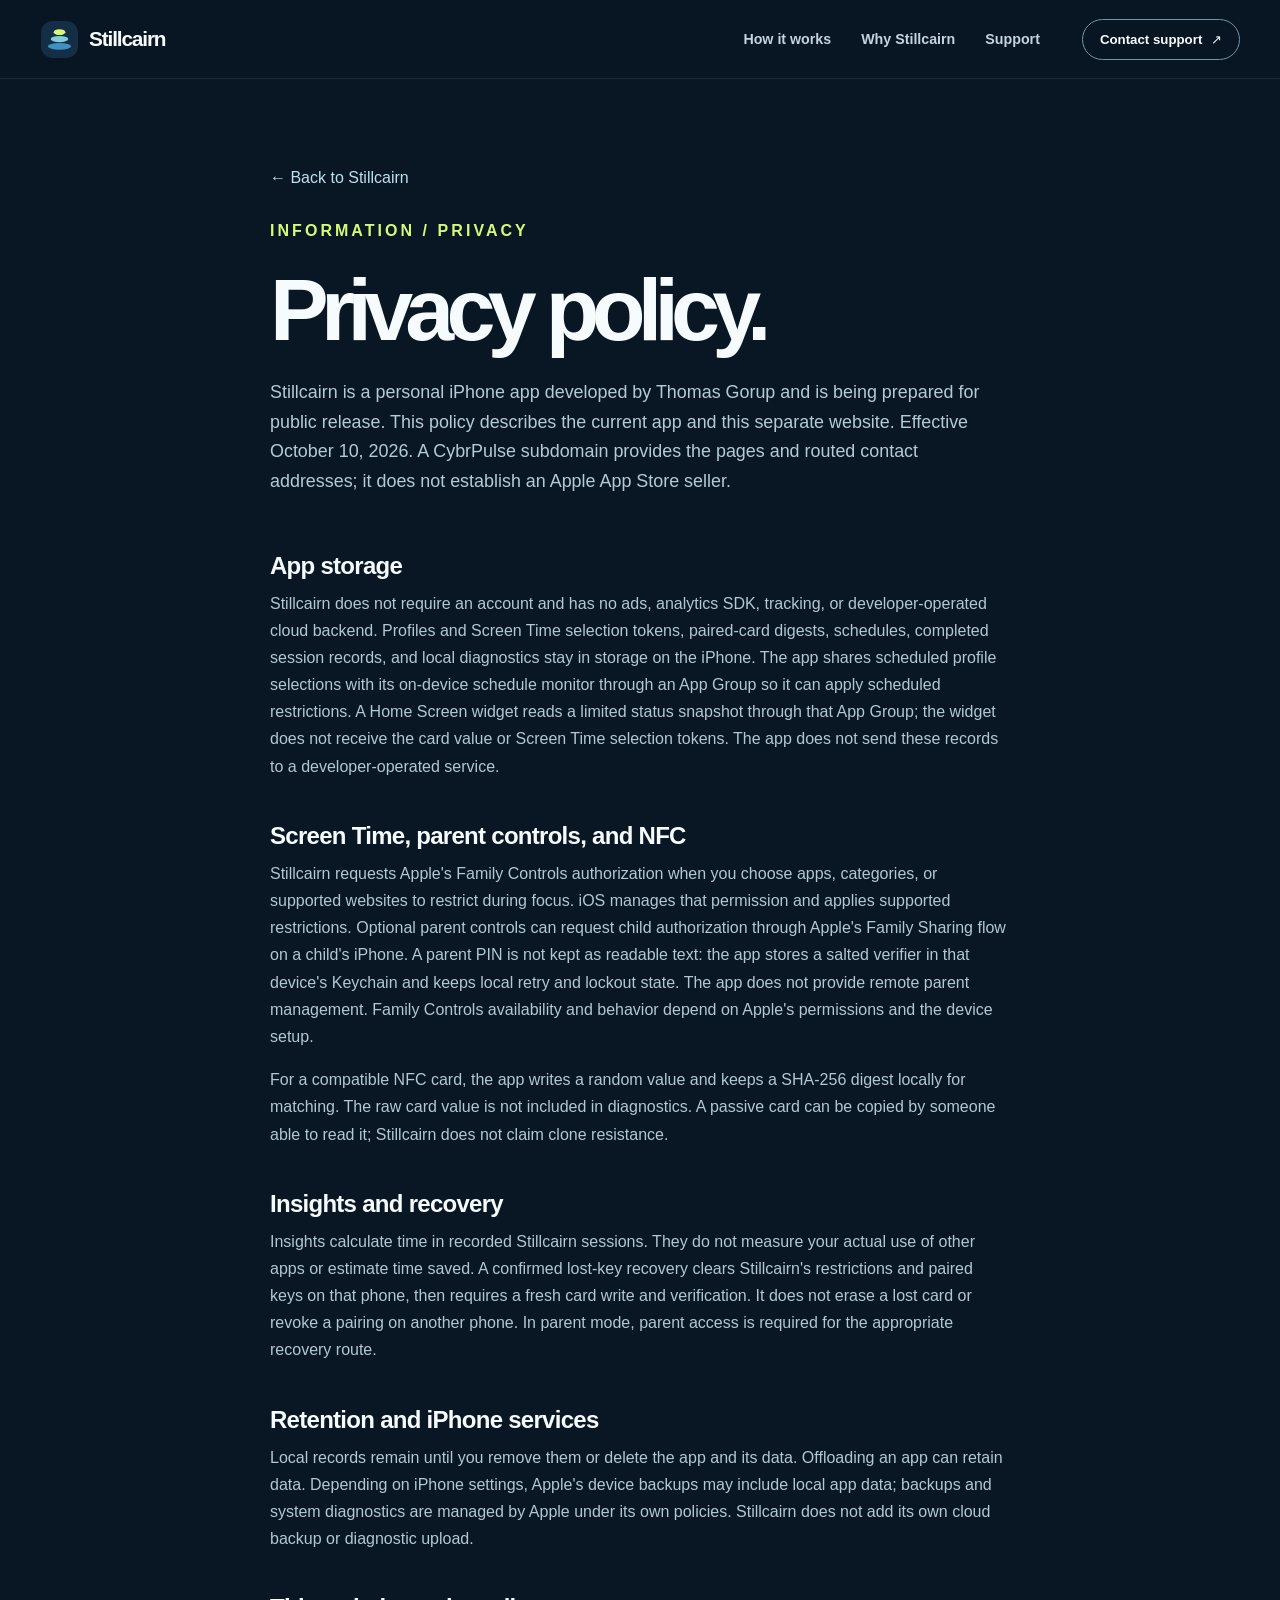
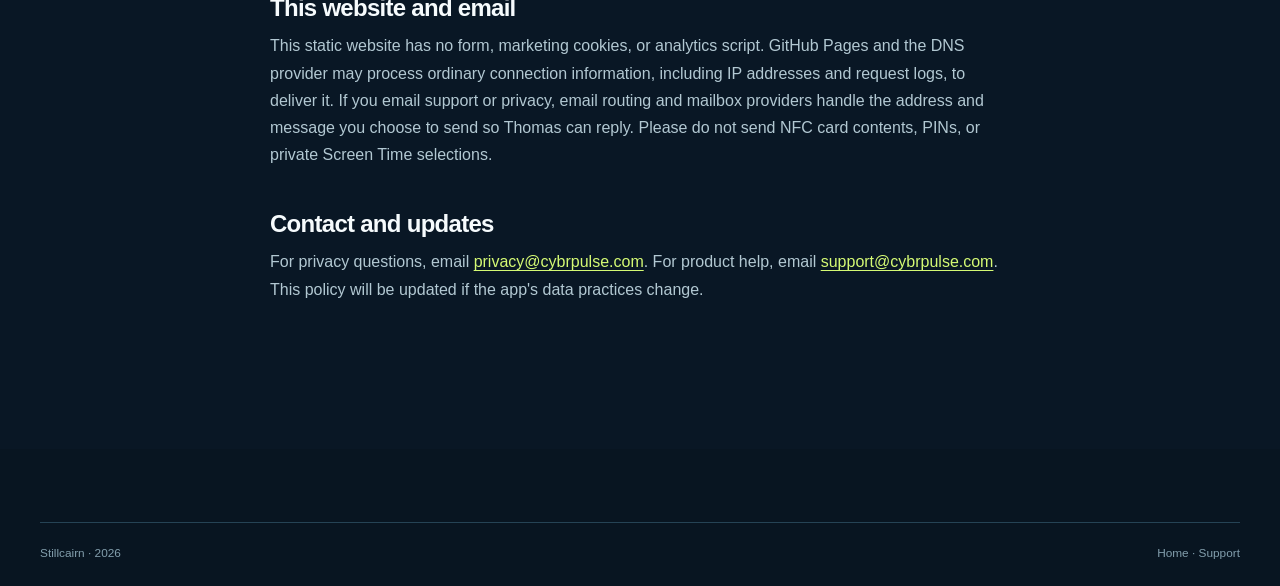
==== commit bf860f89: "Disclose local schedule monitor data sharing" ====
--- a/privacy.html
+++ b/privacy.html
@@ -25,7 +25,7 @@
     <p class="legal-intro">Stillcairn is a personal iPhone app developed by Thomas Gorup and is being prepared for public release. This policy describes the current app and this separate website. Effective October 10, 2026. A CybrPulse subdomain provides the pages and routed contact addresses; it does not establish an Apple App Store seller.</p>
 
     <h2>App storage</h2>
-    <p>Stillcairn does not require an account and has no ads, analytics SDK, tracking, or developer-operated cloud backend. Profiles and Screen Time selection tokens, paired-card digests, schedules, completed session records, and local diagnostics stay in app storage on the iPhone. A Home Screen widget reads a limited status snapshot through a shared App Group. It does not receive the card value or Screen Time selection tokens. The app does not send these records to a developer-operated service.</p>
+    <p>Stillcairn does not require an account and has no ads, analytics SDK, tracking, or developer-operated cloud backend. Profiles and Screen Time selection tokens, paired-card digests, schedules, completed session records, and local diagnostics stay in storage on the iPhone. The app shares scheduled profile selections with its on-device schedule monitor through an App Group so it can apply scheduled restrictions. A Home Screen widget reads a limited status snapshot through that App Group; the widget does not receive the card value or Screen Time selection tokens. The app does not send these records to a developer-operated service.</p>
 
     <h2>Screen Time, parent controls, and NFC</h2>
     <p>Stillcairn requests Apple's Family Controls authorization when you choose apps, categories, or supported websites to restrict during focus. iOS manages that permission and applies supported restrictions. Optional parent controls can request child authorization through Apple's Family Sharing flow on a child's iPhone. A parent PIN is not kept as readable text: the app stores a salted verifier in that device's Keychain and keeps local retry and lockout state. The app does not provide remote parent management. Family Controls availability and behavior depend on Apple's permissions and the device setup.</p>
